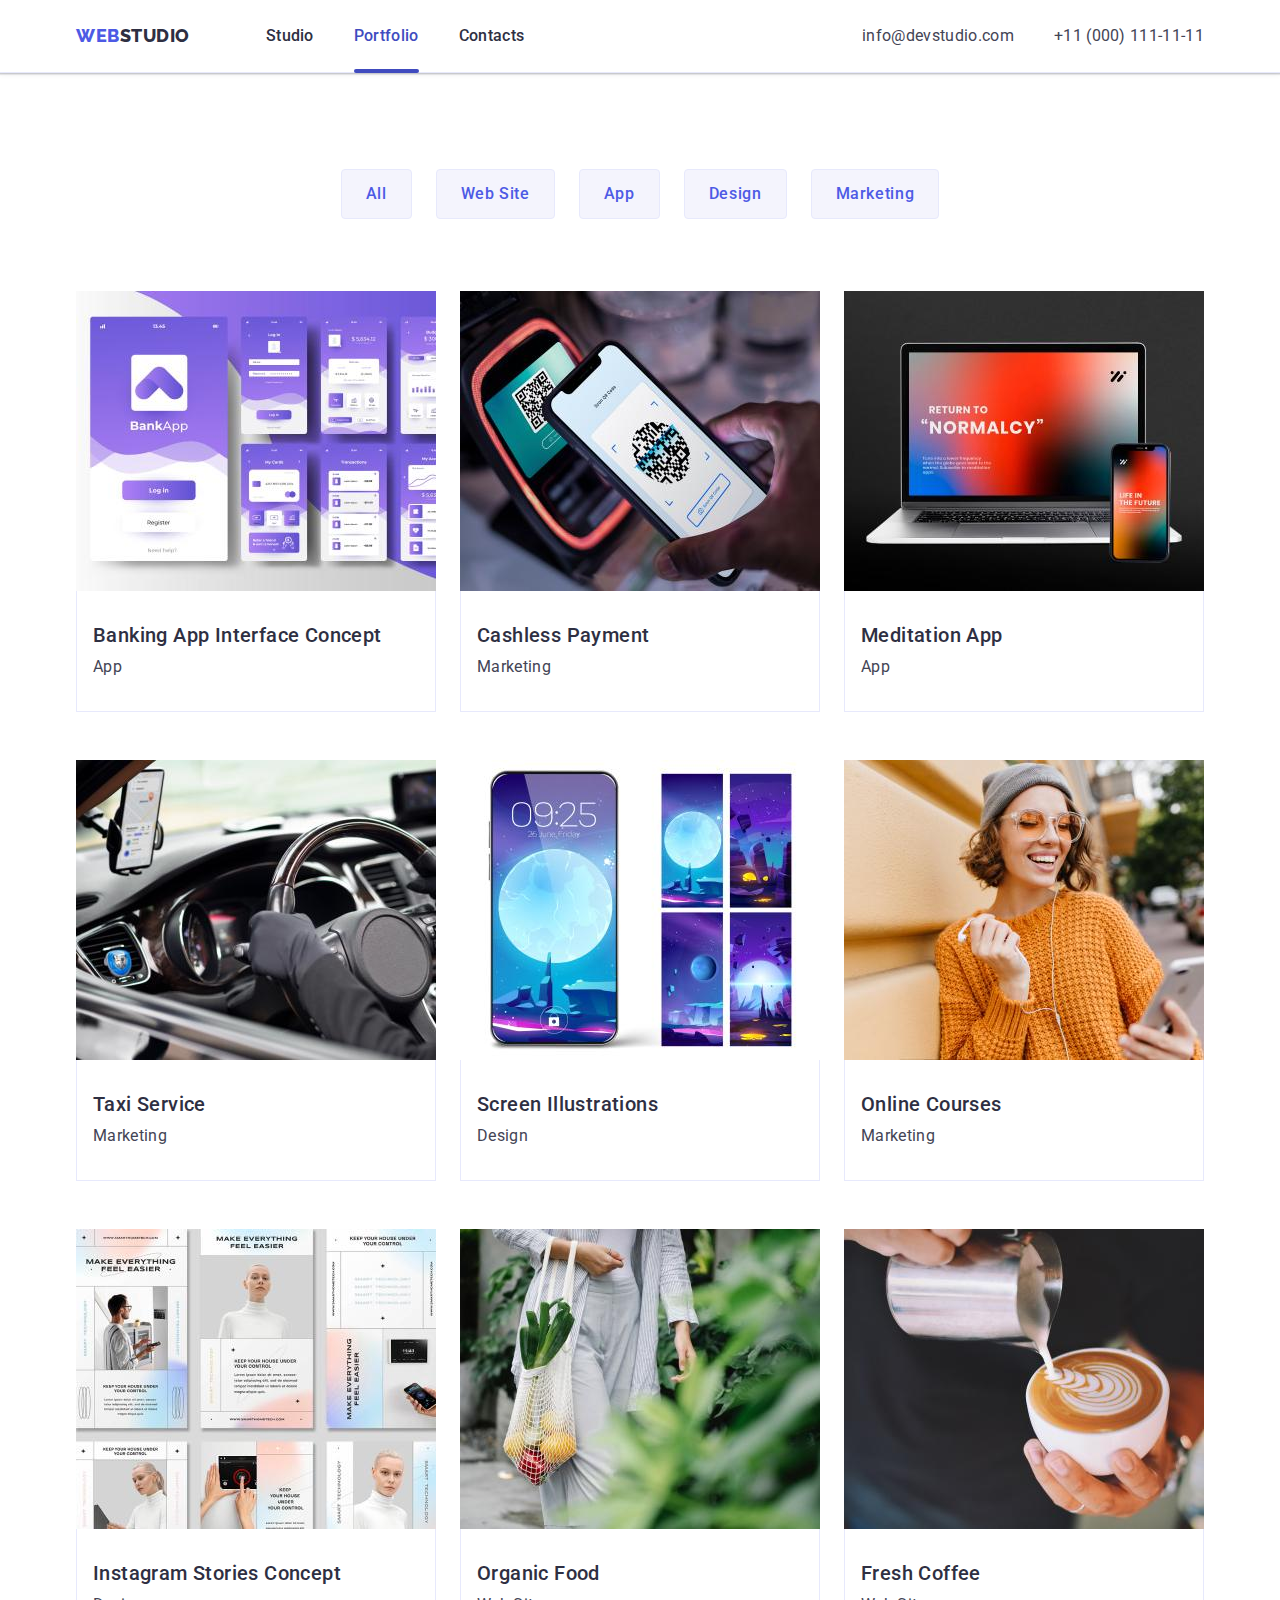
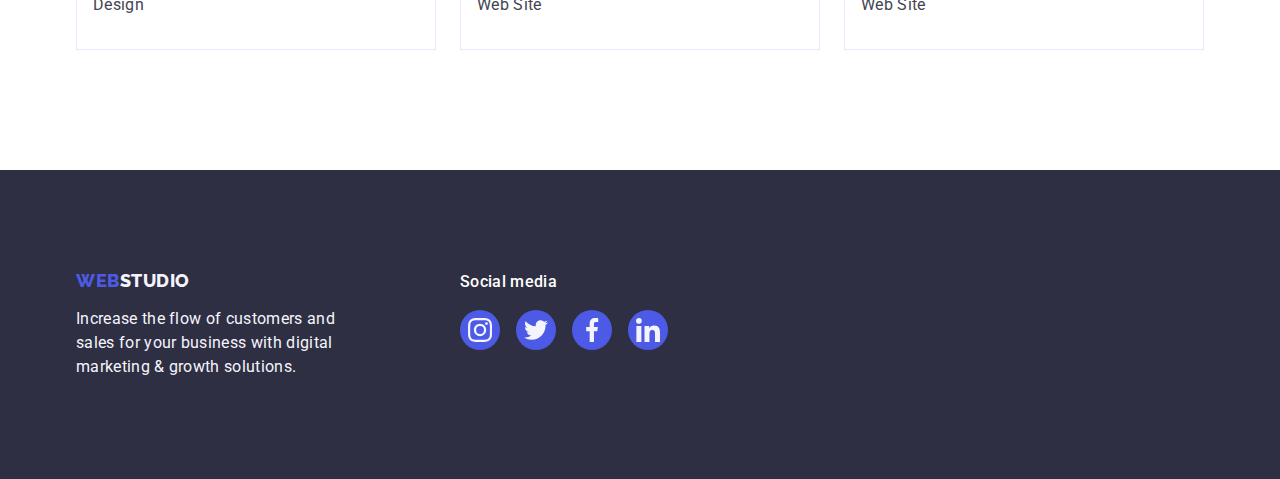
==== portfolio.html @ 899cb297 "summary requered" ====
<!DOCTYPE html>
<html lang="en">
  <head>
    <meta charset="UTF-8" />
    <meta http-equiv="X-UA-Compatible" content="IE=edge" />
    <meta name="viewport" content="width=device-width, initial-scale=1.0" />
    <title>Portfolio</title>
    <link rel="preconnect" href="https://fonts.googleapis.com" />
    <link rel="preconnect" href="https://fonts.gstatic.com" crossorigin />
    <link
      href="https://fonts.googleapis.com/css2?family=Raleway:wght@800&family=Roboto:wght@400;500;700;900&display=swap"
      rel="stylesheet"
    />
    <link
      rel="stylesheet"
      href="https://cdnjs.cloudflare.com/ajax/libs/modern-normalize/1.1.0/modern-normalize.min.css"
    />
    <link rel="stylesheet" href="./css/styles.css" />
  </head>
  <body>
    <header class="page-header header-portfolio">
      <div class="container page-header-container">
        <nav class="nav-header">
          <a class="logo link logo-header" href="./index.html"
            >Web<span class="part-logo">Studio</span></a
          >
          <ul class="menu list">
            <li class="menu-item">
              <a class="menu-link link" href="./index.html">Studio</a>
            </li>
            <li class="menu-item">
              <a class="menu-link link current" href="./portfolio.html">Portfolio</a>
            </li>
            <li class="menu-item">
              <a class="menu-link link" href="">Contacts</a>
            </li>
          </ul>
        </nav>
        <address class="contacts">
          <ul class="contact-information list">
            <li class="contact-information-item">
              <a
                class="contact-information-link link"
                href="mailto:info@devstudio.com"
                >info@devstudio.com</a
              >
            </li>
            <li class="contact-information-item">
              <a class="contact-information-link link" href="tel:+110001111111"
                >+11 (000) 111-11-11</a
              >
            </li>
          </ul>
        </address>
      </div>
    </header>

    <main>
      <section class="projects">
        <div class="container">
          <h1 class="visually-hidden">List of projects</h1>
          <ul class="list projects-list-btn">
            <li class="list-item">
              <button type="button" class="btn-filter">All</button>
            </li>
            <li class="list-item">
              <button type="button" class="btn-filter">Web Site</button>
            </li>
            <li class="list-item">
              <button type="button" class="btn-filter">App</button>
            </li>
            <li class="list-item">
              <button type="button" class="btn-filter">Design</button>
            </li>
            <li class="list-item">
              <button type="button" class="btn-filter">Marketing</button>
            </li>
          </ul>

          <ul class="projects-list list">
            <li class="projects-item">
              <a class="projects-link link" href="">
                <div class="projects-list-img">
                  <img
                  class="projects-img"
                  src="./images/img8.jpg"
                  alt="Internet banking
              application"
                  width="360"
                />
                <p class="overlay">
                  14 Stylish and User-Friendly App Design Concepts · Task Manager App · Calorie Tracker App · Exotic Fruit Ecommerce App · Cloud Storage App
                </p>
                </div>                
                <div class="projects-text">
                  <h2 class="projects-tittle">Banking App Interface Concept</h2>
                  <p class="projects-filter">App</p>
                </div></a
              >
            </li>

            <li class="projects-item">
              <a class="projects-link link" href="">
                <div class="projects-list-img">
                <img
                  class="projects-img"
                  src="./images/img9.jpg"
                  alt="Payment system"
                  width="360"
                />
                <p class="overlay">
                  14 Stylish and User-Friendly App Design Concepts · Task Manager App · Calorie Tracker App · Exotic Fruit Ecommerce App · Cloud Storage App
                </p>
                </div> 
                <div class="projects-text">
                  <h2 class="projects-tittle">Cashless Payment</h2>
                  <p class="projects-filter">Marketing</p>
                </div>
              </a>
            </li>

            <li class="projects-item">
              <a class="projects-link link" href="">
                <div class="projects-list-img">
                <img
                  class="projects-img"
                  src="./images/img10.jpg"
                  alt="Laptop and smartphone
              with meditation app open"
                  width="360"
                />
                <p class="overlay">
                  14 Stylish and User-Friendly App Design Concepts · Task Manager App · Calorie Tracker App · Exotic Fruit Ecommerce App · Cloud Storage App
                </p>
                </div> 
                <div class="projects-text">
                  <h2 class="projects-tittle">Meditation App</h2>
                  <p class="projects-filter">App</p>
                </div>
              </a>
            </li>

            <li class="projects-item">
              <a class="projects-link link" href="">
                <div class="projects-list-img">
                <img
                  class="projects-img"
                  src="./images/img11.jpg"
                  alt="Interior of a car with
              a driver"
                  width="360"
                />
                <p class="overlay">
                  14 Stylish and User-Friendly App Design Concepts · Task Manager App · Calorie Tracker App · Exotic Fruit Ecommerce App · Cloud Storage App
                </p>
                </div> 
                <div class="projects-text">
                  <h2 class="projects-tittle">Taxi Service</h2>
                  <p class="projects-filter">Marketing</p>
                </div>
              </a>
            </li>

            <li class="projects-item">
              <a class="projects-link link" href="">
                <div class="projects-list-img">
                <img
                  class="projects-img"
                  src="./images/img12.jpg"
                  alt="Smartphone with home
              screen wallpaper"
                  width="360"
                />
                <p class="overlay">
                  14 Stylish and User-Friendly App Design Concepts · Task Manager App · Calorie Tracker App · Exotic Fruit Ecommerce App · Cloud Storage App
                </p>
                </div>
                <div class="projects-text">
                  <h2 class="projects-tittle">Screen Illustrations</h2>
                  <p class="projects-filter">Design</p>
                </div>
              </a>
            </li>

            <li class="projects-item">
              <a class="projects-link link" href="">
                <div class="projects-list-img">
                <img
                  class="projects-img"
                  src="./images/img13.jpg"
                  alt="A girl in headphones
              and with a smartphone in her hands"
                  width="360"
                />
                <p class="overlay">
                  14 Stylish and User-Friendly App Design Concepts · Task Manager App · Calorie Tracker App · Exotic Fruit Ecommerce App · Cloud Storage App
                </p>
                </div>
                <div class="projects-text">
                  <h2 class="projects-tittle">Online Courses</h2>
                  <p class="projects-filter">Marketing</p>
                </div>
              </a>
            </li>

            <li class="projects-item">
              <a class="projects-link link" href="">
                <div class="projects-list-img">
                <img
                  class="projects-img"
                  src="./images/img14.jpg"
                  alt="Layouts for Instagram
              stories"
                  width="360"
                />
                <p class="overlay">
                  14 Stylish and User-Friendly App Design Concepts · Task Manager App · Calorie Tracker App · Exotic Fruit Ecommerce App · Cloud Storage App
                </p>
                </div>
                <div class="projects-text">
                  <h2 class="projects-tittle">Instagram Stories Concept</h2>
                  <p class="projects-filter">Design</p>
                </div>
              </a>
            </li>

            <li class="projects-item">
              <a class="projects-link link" href="">
                <div class="projects-list-img">
                <img
                  class="projects-img"
                  src="./images/img15.jpg"
                  alt="The girl is holding a
              net with fruits"
                  width="360"
                />
                <p class="overlay">
                  14 Stylish and User-Friendly App Design Concepts · Task Manager App · Calorie Tracker App · Exotic Fruit Ecommerce App · Cloud Storage App
                </p>
                </div>
                <div class="projects-text">
                  <h2 class="projects-tittle">Organic Food</h2>
                  <p class="projects-filter">Web Site</p>
                </div>
              </a>
            </li>

            <li class="projects-item">
              <a class="projects-link link" href="">
                <div class="projects-list-img">
                <img
                  class="projects-img"
                  src="./images/img16.jpg"
                  alt="A mug of coffee in the
              barista's hand"
                  width="360"
                />
                <p class="overlay">
                  14 Stylish and User-Friendly App Design Concepts · Task Manager App · Calorie Tracker App · Exotic Fruit Ecommerce App · Cloud Storage App
                </p>
                </div>
                <div class="projects-text">
                  <h2 class="projects-tittle">Fresh Coffee</h2>
                  <p class="projects-filter">Web Site</p>
                </div>
              </a>
            </li>
          </ul>
        </div>
      </section>
    </main>
    <footer class="footer">
      <div class="container container-footer-text">
        <div class="footer-text-first">
          <a class="footer-logo link full-logo" href="./index.html"
            >Web<span class="footer-part-logo">Studio</span></a
          >
          <p class="footer-text">
            Increase the flow of customers and sales for your business with
            digital marketing & growth solutions.
          </p>
        </div>
        <div class="social-media">
          <p class="social-media-tiitle">Social media</p>
          <ul class="soc-media-list list">
            <li class="soc-media-item">
              <a href="" class="soc-media-link">
                <svg
                  class="soc-media-icon"
                  aria-label="icon instagram"
                  width="24"
                  height="24"
                >
                  <use href="./images/icons.svg#icon-instagram"></use>
                </svg>
              </a>
            </li>
            <li class="soc-media-item">
              <a href="" class="soc-media-link">
                <svg
                  class="soc-media-icon"
                  aria-label="icon twitter"
                  width="24"
                  height="24"
                >
                  <use href="./images/icons.svg#icon-twitter"></use>
                </svg>
              </a>
            </li>
            <li class="soc-media-item">
              <a href="" class="soc-media-link">
                <svg
                  class="soc-media-icon"
                  aria-label="icon facebook"
                  width="24"
                  height="24"
                >
                  <use href="./images/icons.svg#icon-facebook"></use>
                </svg>
              </a>
            </li>
            <li class="soc-media-item">
              <a href="" class="soc-media-link">
                <svg
                  class="soc-media-icon"
                  aria-label="icon linkedin"
                  width="24"
                  height="24"
                >
                  <use href="./images/icons.svg#icon-linkedin"></use>
                </svg>
              </a>
            </li>
          </ul>
        </div>
      </div>
    </footer>
  </body>
</html>
---- css/styles.css ----
:root {
  --main-font-family: 'Roboto', sans-serif;
  --secondary-font-family: 'Raleway', sans-serif;
  --primary-text-color: #434455;
  --secondary-text-color: #2e2f42;
  --accent-color: #4d5ae5;
  --hover-focus-color: #404bbf;
  --text-color-theme-dark: #f4f4fd;
  --text-color-theme-dark-secondary: #fff;
  --background-color-light: #f4f4fd;
  --background-color-dark: #2e2f42;
  --border-btn: #e7e9fc;
  --color-icon-customers-border: #8e8f99;
  --transition-duraction-and-func: 250ms cubic-bezier(0.4, 0, 0.2, 1);
}

.list {
  list-style: none;
}

.link {
  text-decoration: none;
}

button {
  cursor: pointer;
}

body {
  font-family: var(--main-font-family);
  color: var(--primary-text-color);
  background-color: #ffffff;
}

h1,
h2,
h3,
h4,
p {
  margin-top: 0;
  margin-bottom: 0;
}

ul,
ol {
  margin-top: 0;
  margin-bottom: 0;
  padding-left: 0;
}

img {
  display: block;
}

.container {
  width: 1158px;
  padding: 0 15px;
  margin-left: auto;
  margin-right: auto;
}
.section {
  padding-top: 120px;
  padding-bottom: 120px;
}

/* Header */
.logo,
.part-logo {
  font-family: var(--secondary-font-family);
  color: var(--accent-color);
  font-weight: 800;
  font-size: 18px;
  line-height: 1.17;
  letter-spacing: 0.03em;
  text-transform: uppercase;
}
.part-logo {
  color: var(--secondary-text-color);
}
.logo-header {
  margin-right: 76px;
}

.page-header {
  border-bottom: 1px solid #e7e9fc;
  box-shadow: 0px 2px 1px rgba(46, 47, 66, 0.08),
    0px 1px 1px rgba(46, 47, 66, 0.16), 0px 1px 6px rgba(46, 47, 66, 0.08);
}

.page-header-container {
  display: flex;
  align-items: center;
}
.nav-header {
  display: flex;
  align-items: center;
}
.menu {
  display: flex;
  gap: 40px;
}
.contact-information {
  display: flex;
  gap: 40px;
}
.menu-link {
  position: relative;
  display: block;
  padding-top: 24px;
  padding-bottom: 24px;
  position: relative;

  font-weight: 500;
  font-size: 16px;
  line-height: 1.5;
  letter-spacing: 0.02em;
  color: var(--secondary-text-color);
  transition: color 250ms cubic-bezier(0.4, 0, 0.2, 1);
}
.menu-link:hover,
.menu-link:focus {
  color: var(--hover-focus-color);
}

.current {
  color: #404bbf;
}

.current::after {
  position: absolute;
  display: block;
  content: '';
  background-color: var(--hover-focus-color);
  width: 100%;
  height: 4px;
  border-radius: 2px;
  margin-top: 20px;
  bottom: -1px;
  left: 0;
}

.contacts {
  font-style: normal;
  margin-left: auto;
}
.contact-information-link:hover,
.contact-information-link:focus {
  color: var(--hover-focus-color);
}
.contact-information-link {
  display: block;
  padding-top: 24px;
  padding-bottom: 24px;

  font-size: 16px;
  line-height: 1.5;
  letter-spacing: 0.02em;
  color: var(--primary-text-color);
  transition: color var(--transition-duraction-and-func);
}

/* Hero section */
.hero-title {
  max-width: 496px;
  font-weight: 700;
  font-size: 56px;
  line-height: 1.07;
  text-align: center;
  letter-spacing: 0.02em;
  color: var(--text-color-theme-dark-secondary);
  margin-right: auto;
  margin-left: auto;
}
.hero {
  background-color: var(--background-color-dark);
  background-image: linear-gradient(
      rgba(46, 47, 66, 0.7),
      rgba(46, 47, 66, 0.7)
    ),
    url(../images/bg.jpg);
  background-size: cover;
  background-repeat: no-repeat;
  background-position: center;
  max-width: 1440px;
}
.hero-container {
  padding: 188px 0;
  margin-right: auto;
  margin-left: auto;
}
.btn-order {
  display: block;
  margin-left: auto;
  margin-right: auto;
  margin-top: 48px;
  padding: 15px 30px;
  min-width: 169px;
  border: none;
  border-radius: 4px;
  height: 56px;
  box-shadow: 0px 4px 4px rgba(0, 0, 0, 0.15);

  font-weight: 500;
  font-size: 16px;
  line-height: 1.5;
  letter-spacing: 0.04em;
  color: var(--text-color-theme-dark-secondary);
  background: var(--accent-color);

  transition: background-color var(--transition-duraction-and-func);
}
.btn-order:hover,
.btn-order:focus {
  background-color: var(--hover-focus-color);
}
.visually-hidden {
  position: absolute;
  width: 1px;
  height: 1px;
  margin: -1px;
  border: 0;
  padding: 0;

  white-space: nowrap;
  clip-path: inset(100%);
  clip: rect(0 0 0 0);
  overflow: hidden;
}

/* Feautures section */
.feautures-list {
  display: flex;
  gap: 24px;
}
.feautures-item {
  flex-basis: calc((100% - 72px) / 4);
}
.feautures-icon-container {
  background-color: var(--background-color-light);
  justify-content: center;
  align-items: center;
  height: 112px;
  display: flex;
  margin-bottom: 8px;
  border-radius: 4px;
}
.feautures-icon {
  justify-content: center;
}
.feautures-tittle {
  margin-bottom: 8px;

  font-weight: 500;
  font-size: 20px;
  line-height: 1.2;
  letter-spacing: 0.02em;
  color: var(--secondary-text-color);
}
.feautures-text {
  font-size: 16px;
  line-height: 1.5;
  letter-spacing: 0.02em;
}
/* Activity */
.activity {
  padding-bottom: 120px;
}

.activity-tittle,
.team-tittle,
.customers-tittle {
  font-weight: 700;
  font-size: 36px;
  line-height: 1.11;
  text-align: center;
  letter-spacing: 0.02em;
  text-transform: capitalize;
  color: var(--secondary-text-color);
  margin-bottom: 72px;
}
.activity-list {
  display: flex;
  gap: 24px;
}
/* Our Team */

.team-member {
  font-weight: 500;
  font-size: 20px;
  line-height: 1.2;
  letter-spacing: 0.02em;
  color: var(--secondary-text-color);

  margin-bottom: 8px;
}
.team-member-position {
  font-size: 16px;
  line-height: 1.5;
  letter-spacing: 0.02em;
  margin-bottom: 8px;
}
.team {
  background-color: var(--background-color-light);
}
.team-item {
  border-radius: 0px 0px 4px 4px;
  box-shadow: 0px 1px 6px rgba(46, 47, 66, 0.08),
    0px 1px 1px rgba(46, 47, 66, 0.16), 0px 2px 1px rgba(46, 47, 66, 0.08);
  background-color: #ffffff;
}

.team-list {
  display: flex;
  gap: 24px;
}
.team-text {
  padding: 32px 0;
  text-align: center;
}
.social-list {
  display: flex;
  justify-content: center;
  gap: 24px;
}
.social-link {
  display: flex;
  justify-content: center;
  align-items: center;
  width: 40px;
  height: 40px;
  border-radius: 50%;
  background-color: var(--accent-color);
  transition: background-color 250ms cubic-bezier(0.4, 0, 0.2, 1);
}
.social-link:hover,
.social-link:focus {
  background-color: var(--hover-focus-color);
}
.social-icon {
  fill: var(--text-color-theme-dark);
}
/* Customers */
.customers-tittle {
  line-height: 1.1;
}
.customers-list {
  display: flex;
  justify-content: center;
  align-items: center;
  gap: 24px;
  
}
.customers-link {
  display: flex;
  justify-content: center;
  align-items: center;
  width: 168px;
  height: 88px;
  border: 1px solid #8e8f99;
  border-radius: 4px;
  color: var(--color-icon-customers-border);
  transition: border-color 250ms cubic-bezier(0.4, 0, 0.2, 1), color 250ms cubic-bezier(0.4, 0, 0.2, 1);
}

.customers-icon {
  fill: currentColor;
}

.customers-link:hover,
.customers-link:focus {
  border-color: var(--hover-focus-color);
  color: var(--hover-focus-color);
}

/* Footer */
.footer {
  background-color: var(--background-color-dark);
  padding-top: 100px;
  padding-bottom: 100px;
}

.footer-text {
  width: 264px;
  min-height: 72px;

  font-size: 16px;
  line-height: 1.5;
  letter-spacing: 0.02em;
  color: var(--text-color-theme-dark);
}
.footer-logo,
.footer-part-logo {
  font-family: var(--secondary-font-family);
  color: var(--accent-color);
  font-weight: 800;
  font-size: 18px;
  line-height: 1.17;
  letter-spacing: 0.03em;
  text-transform: uppercase;
}
.footer-part-logo {
  color: var(--text-color-theme-dark);
}
.full-logo {
  display: inline-block;
  margin-bottom: 16px;
}
/* Social media*/

.soc-media-list {
  display: flex;
  justify-content: center;
  gap: 16px;
}
.soc-media-link {
  display: flex;
  justify-content: center;
  align-items: center;
  width: 40px;
  height: 40px;
  border-radius: 50%;
  background-color: var(--accent-color);
  transition: background-color 250ms cubic-bezier(0.4, 0, 0.2, 1);
}
.soc-media-link:hover,
.soc-media-link:focus {
  background-color: #31d0aa;
}
.container-footer-text {
  display: flex;
  align-items: baseline;
}
.footer-text-first {
  margin-right: 120px;
}
.social-media-tiitle {
    margin-bottom: 16px;

  font-weight: 500;
  font-size: 16px;
  line-height: 1.5;
  letter-spacing: 0.02em;
  color: var(--text-color-theme-dark-secondary);
}
.soc-media-icon {
  fill: var(--text-color-theme-dark);
}

.backdrop {
  position: fixed;
  top: 0;
  left: 0;
  width: 100%;
  height: 100%;
  background-color: rgba(46, 47, 66, 0.4);
  opacity: 1;
  visibility: visible;
  pointer-events: auto;
  transition: opacity var(--transition-duraction-and-func),
  visibility var(--transition-duraction-and-func);
}

.modal {
  position: absolute;
  top: 50%;
  left: 50%;
  transform: translate(-50%, -50%);
  min-width: 408px;
  min-height: 584px;
  background: #FCFCFC;
  box-shadow: 0px 1px 1px rgba(0, 0, 0, 0.14), 0px 1px 3px rgba(0, 0, 0, 0.12), 0px 2px 1px rgba(0, 0, 0, 0.2);
  border-radius: 4px;
  transition: transform 250ms cubic-bezier(0.4, 0, 0.2, 1);
}

.modal-close-btn {
  position: absolute;
  top: 24px;
  right: 24px;
  display: flex;
  align-items: center;
  justify-content: center;
  background-color: #E7E9FC;
  border: 1px solid rgba(0, 0, 0, 0.1);
  width: 24px;
  height: 24px;
  padding: 0;
  border-radius: 50%;
  transition: background-color var(--transition-duraction-and-func), border var(--transition-duraction-and-func);
  border: 1px solid rgba(0, 0, 0, 0.1);
}

.modal-close-btn:hover,
.modal-close-btn:focus {
  background-color: var(--hover-focus-color);
  border: none;
}
.modal-close-btn:hover .modal-close-icon,
.modal-close-btn:focus .modal-close-icon {
  fill: #ffffff;
}

.is-hidden {
  opacity: 0;
  visibility: hidden;
  pointer-events: none;
}

.modal-close-icon {
  transition: fill 250ms cubic-bezier(0.4, 0, 0.2, 1);
}

/* Portfolio */

.btn-filter {
  border-radius: 4px;
  padding: 12px 24px;
  border: 1px solid var(--border-btn);

  font-weight: 500;
  font-size: 16px;
  line-height: 1.5;
  text-align: center;
  letter-spacing: 0.04em;
  color: var(--accent-color);
  background-color: var(--background-color-light);
  transition: color 250ms cubic-bezier(0.4, 0, 0.2, 1),
    background-color 250ms cubic-bezier(0.4, 0, 0.2, 1),
    border-color 250ms cubic-bezier(0.4, 0, 0.2, 1),
    box-shadow 250ms cubic-bezier(0.4, 0, 0.2, 1);
}
.btn-filter:hover,
.btn-filter:focus {
  border: 1px solid transparent;
  box-shadow: 0px 3px 1px rgba(0, 0, 0, 0.1), 0px 2px 1px rgba(0, 0, 0, 0.08),
    0px 2px 2px rgba(0, 0, 0, 0.12);
  background-color: var(--hover-focus-color);
  color: var(--text-color-theme-dark-secondary);
}
.btn-filter:active {
  background-color: var(--hover-focus-color);
  color: var(--text-color-theme-dark-secondary);
}

/* Projects */
.projects {
  padding: 96px 0 120px;
}

.projects-list-btn {
  display: flex;
  gap: 24px;
  justify-content: center;
  margin-bottom: 72px;
}
.projects-list {
  display: flex;
  flex-wrap: wrap;
  column-gap: 24px;
  row-gap: 48px;
}
.projects-tittle {
  font-weight: 500;
  font-size: 20px;
  line-height: 1.2;
  letter-spacing: 0.02em;
  color: var(--secondary-text-color);

  margin-bottom: 8px;
}
.projects-filter {
  font-size: 16px;
  line-height: 1.5;
  letter-spacing: 0.02em;
  color: var(--primary-text-color);
}
.projects-item {
  width: calc((100% - 48px) / 3);
  background-color: #ffffff;
}
.projects-text {
  padding: 32px 16px;
  border: 1px solid #e7e9fc;
  border-top: none;
}
.projects-link {
  display: block;
  transition: box-shadow 250ms cubic-bezier(0.4, 0, 0.2, 1);
}
.projects-link:hover,
.projects-link:focus {
  box-shadow: 0px 1px 6px rgba(46, 47, 66, 0.08),
    0px 1px 1px rgba(46, 47, 66, 0.16), 0px 2px 1px rgba(46, 47, 66, 0.08);
}

.projects-list-img {
  position: relative;
  overflow: hidden;
}

.overlay {
  position: absolute;
  top: 0;
  left: 0;
  width: 100%;
  height: 100%;
  padding: 40px 32px;
  background-color: #4d5ae5;
  color: var(--text-color-theme-dark);
  overflow: auto;
  transform: translateY(100%);

  transition: transform var(--transition-duraction-and-func);

  line-height: 1.5;
  letter-spacing: 0.02em;
}

.projects-link:hover .overlay,
.projects-link:focus .overlay {
  transform: translateY(0%);
}
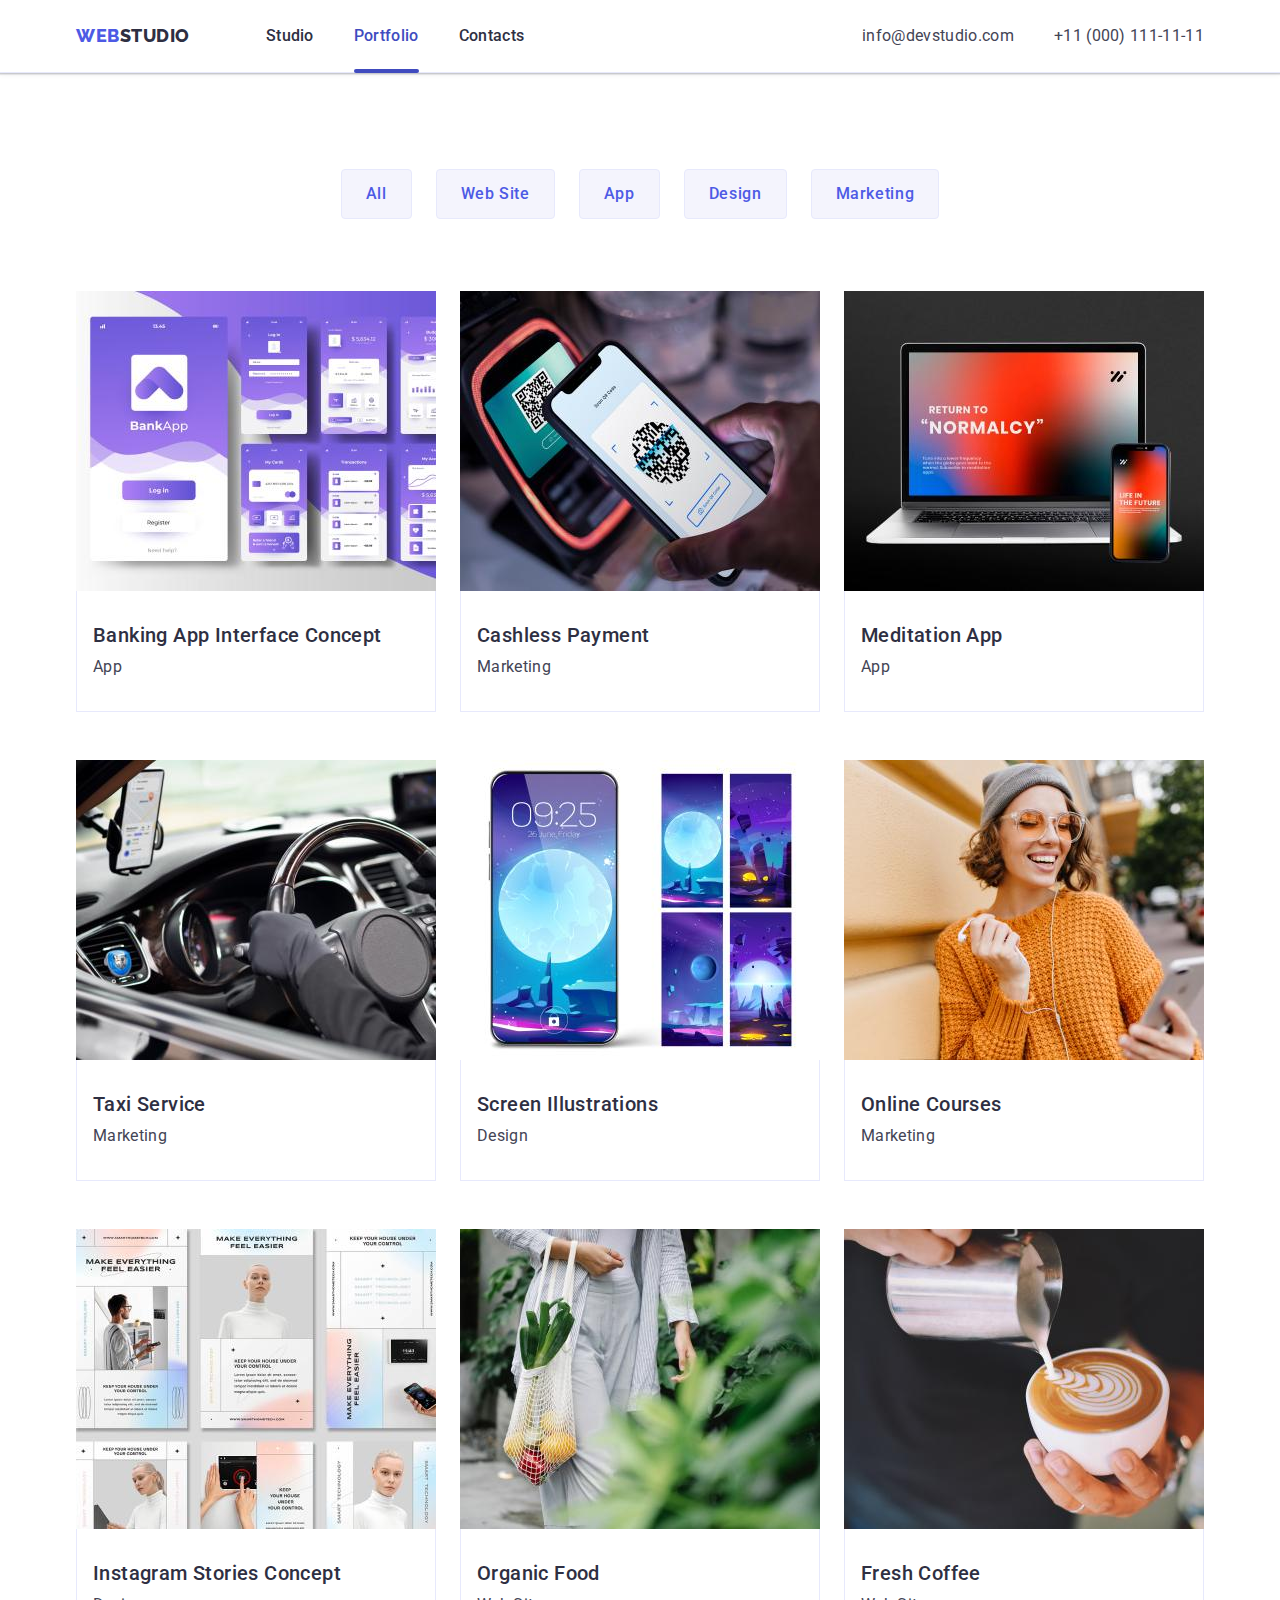
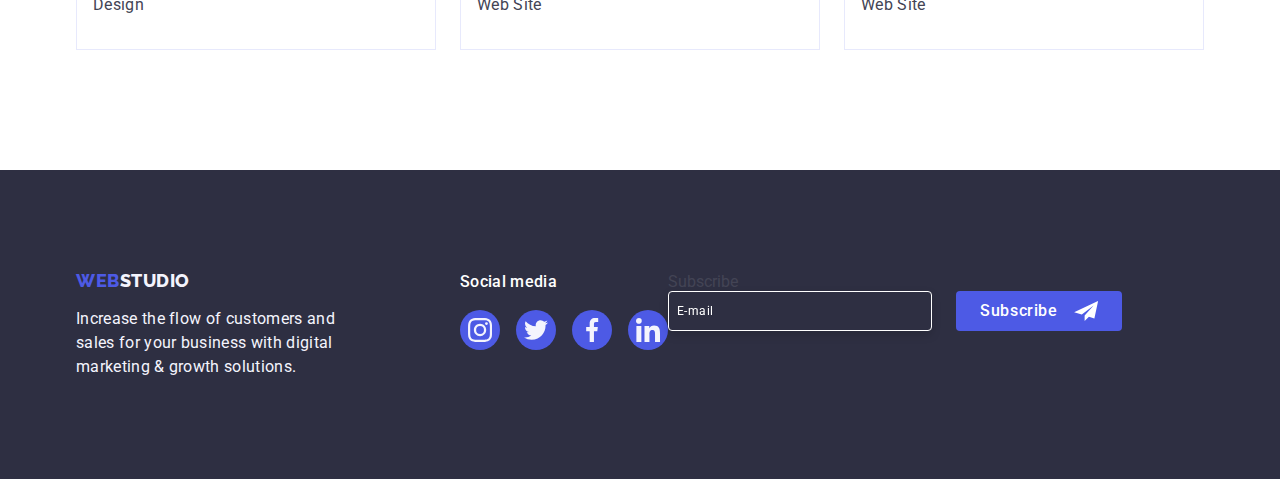
==== commit 82721d3a: "summary requered" ====
--- a/portfolio.html
+++ b/portfolio.html
@@ -333,6 +333,27 @@
             </li>
           </ul>
         </div>
+        <div class="subscribe-wrapper">
+          <p class="subscribe-tiitle">Subscribe</p>
+          <div class="subscribe-form-container">
+            <label class="subscribe-form">
+              <input
+                class="subscribe-form-input"
+                type="email"
+                name="email"
+                required
+                placeholder="E-mail"
+              />
+            </label>
+            <button type="submit" class="subscribe-form-submit">
+              Subscribe
+              <svg class="subscribe-form-icon" width="24" height="20">
+                <use href="./images/icons.svg#icon-send"></use>
+              </svg>
+            </button>
+          </div>
+        </div>
+      </div>
       </div>
     </footer>
   </body>
--- a/css/styles.css
+++ b/css/styles.css
@@ -446,6 +446,57 @@
   fill: var(--text-color-theme-dark);
 }
 
+.subscribe-title {
+  margin-bottom: 16px;
+
+  font-weight: 500;
+  font-size: 16px;
+  line-height: 1.5;
+  letter-spacing: 0.02em;
+  color: var(--text-color-theme-dark-secondary);
+}
+.subscribe-form-input {
+  border: 1px solid #ffffff;
+  filter: drop-shadow(0px 4px 4px rgba(0, 0, 0, 0.15));
+  border-radius: 4px;
+  background-color: var(--background-color-dark);
+  width: 264px;
+  height: 40px;
+  font-size: 12px;
+  line-height: 2;
+  letter-spacing: 0.04em;
+  color: #ffffff;
+  padding: 16px 8px;
+}
+.subscribe-form-input::placeholder {
+  color: #fff;
+}
+.subscribe-form-submit {
+  display: flex;
+  justify-content: center;
+  align-items: center;
+  text-align: center;
+  padding: 8px 24px;
+  gap: 16px;
+  background-color: var(--accent-color);
+  border-radius: 4px;
+  border: none;
+  height: 40px;
+  color: #fff;
+  font-weight: 500;
+  font-size: 16px;
+  line-height: 1.5;
+  letter-spacing: 0.04em;
+}
+.subscribe-form-icon {
+  fill: #fff;
+}
+.subscribe-form-container {
+  display: flex;
+  align-items: center;
+  gap: 24px;
+}
+
 .backdrop {
   position: fixed;
   top: 0;
@@ -510,6 +561,139 @@
   transition: fill 250ms cubic-bezier(0.4, 0, 0.2, 1);
 }
 
+.contact-form-tittle {
+  font-weight: 500;
+  font-size: 16px;
+  line-height: 1.5;
+  text-align: center;
+  letter-spacing: 0.02em;
+  color: var(--secondary-text-color);
+  margin-bottom: 16px;
+}
+.contact-form-wrapper,
+.contact-form-textarea-wrapper {
+  display: block;
+}
+.contact-form-input {
+  width: 100%;
+  height: 40px;
+  border: 1px solid rgba(46, 47, 66, 0.4);
+  border-radius: 4px;
+  padding-left: 38px;
+  transition: border-color 250ms cubic-bezier(0.4, 0, 0.2, 1);
+}
+.contact-form-input:focus,
+.contact-form-textarea:focus {
+  outline: none;
+  border-color: var(--accent-color);
+}
+.contact-form-wrapper {
+  margin-bottom: 8px;
+}
+.contact-form-descr {
+  display: block;
+  font-size: 12px;
+  line-height: 1.17;
+  letter-spacing: 0.01em;
+  color: var(--color-icon-customers-border);
+  margin-bottom: 4px;
+}
+.descr-name {
+  letter-spacing: 0.04em;
+}
+.contact-form-icon {
+  position: absolute;
+  top: 50%;
+  left: 19px;
+  transform: translateY(-50%);
+  fill: var(--background-color-dark);
+  transition: fill 250ms cubic-bezier(0.4, 0, 0.2, 1);
+}
+.contact-form-input:focus + .contact-form-icon {
+  fill: var(--accent-color);
+}
+.contact-form-input-wrapper {
+  display: block;
+  position: relative;
+}
+.contact-form-textarea {
+  width: 100%;
+  height: 120px;
+  border: 1px solid rgba(46, 47, 66, 0.4);
+  border-radius: 4px;
+  resize: none;
+  padding: 8px 16px;
+  font-size: 12px;
+  line-height: 1.17;
+  letter-spacing: 0.04em;
+  color: rgba(46, 47, 66, 0.4);
+  transition: border-color 250ms cubic-bezier(0.4, 0, 0.2, 1);
+  margin-bottom: 16px;
+}
+.contact-form-own-chekbox {
+  width: 16px;
+  height: 16px;
+  border: 1px solid rgba(46, 47, 66, 0.4);
+  border-radius: 2px;
+  padding: 2px;
+  cursor: pointer;
+  margin-right: 6px;
+}
+
+.contact-form-submit {
+  display: flex;
+  align-items: center;
+  justify-content: center;
+  padding: 16px 32px;
+  width: 169px;
+  height: 56px;
+  color: #ffffff;
+  font-weight: 500;
+  font-size: 16px;
+  line-height: 1.5;
+  letter-spacing: 0.04em;
+  background: var(--accent-color);
+  box-shadow: 0px 4px 4px rgba(0, 0, 0, 0.15);
+  border-radius: 4px;
+  border: none;
+  margin-left: auto;
+  margin-right: auto;
+}
+.contact-form-icon-done {
+  opacity: 0;
+}
+.contact-form-chekbox:checked
+  + .contact-form-own-chekbox
+  > .contact-form-icon-done {
+  opacity: 1;
+}
+.contact-form-chekbox {
+  appearance: none;
+  position: absolute;
+}
+.contact-form-chekbox:focus + .contact-form-own-chekbox {
+  border: 1px solid #404bbf;
+}
+.contact-form-chekbox:checked + .contact-form-own-chekbox {
+  background-color: var(--hover-focus-color);
+  fill: var(--background-color-light);
+}
+.contact-form-chekbox-wrapper {
+  display: flex;
+  align-items: center;
+  font-size: 12px;
+  line-height: 1.17;
+  letter-spacing: 0.04em;
+  color: #8e8f99;
+  margin-bottom: 24px;
+}
+.contact-form-link {
+  margin-left: 3px;
+  cursor: pointer;
+  color: var(--accent-color);
+  text-decoration: underline;
+}
+
 /* Portfolio */
 
 .btn-filter {
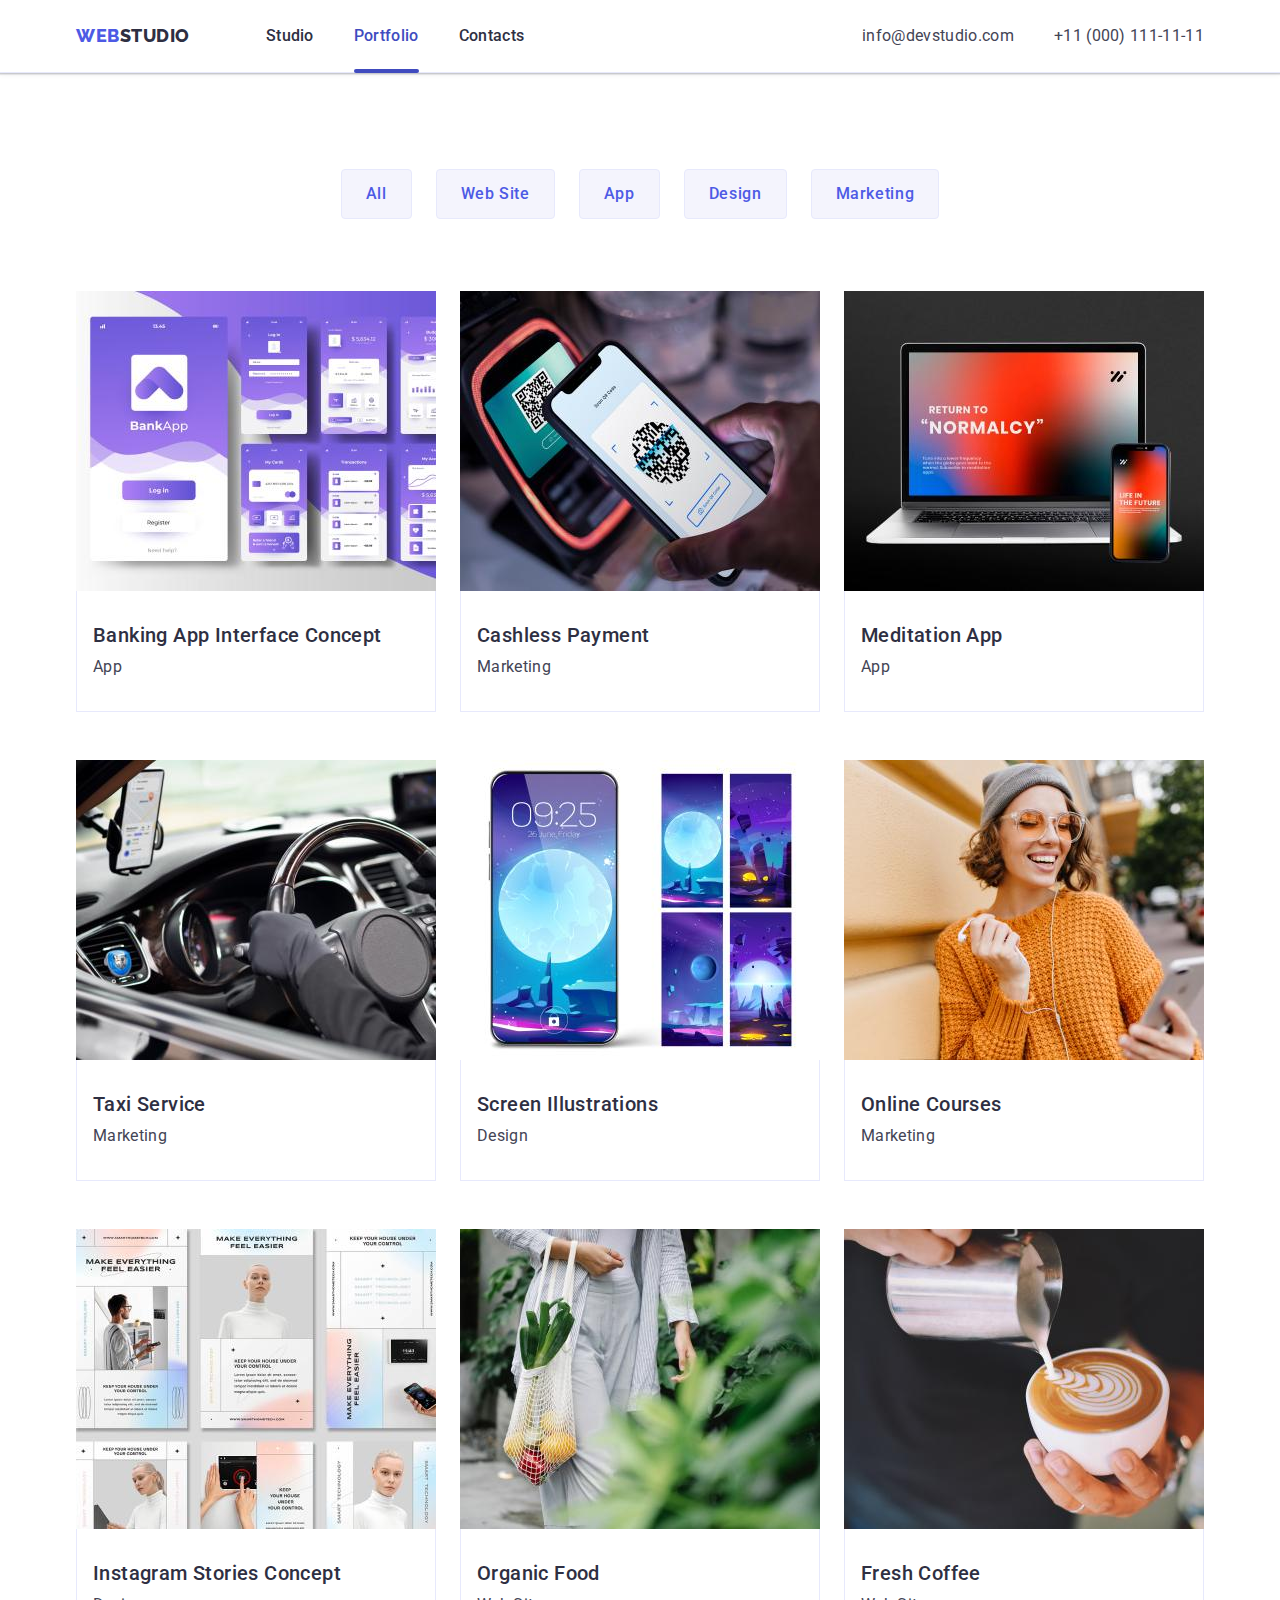
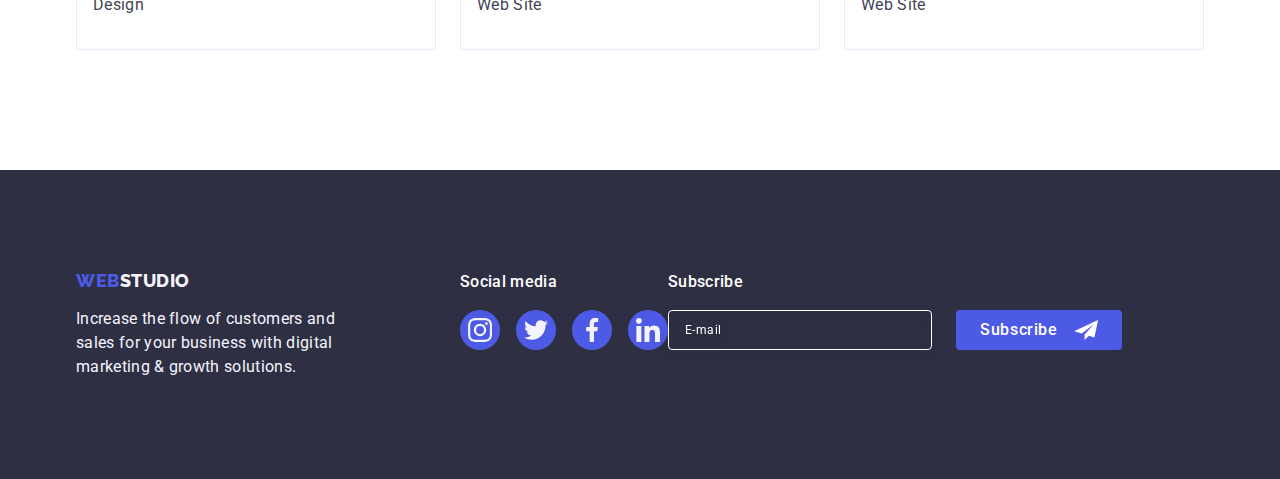
==== commit a3a90fe5: "summary requered" ====
--- a/portfolio.html
+++ b/portfolio.html
@@ -334,7 +334,7 @@
           </ul>
         </div>
         <div class="subscribe-wrapper">
-          <p class="subscribe-tiitle">Subscribe</p>
+          <p class="subscribe-title">Subscribe</p>
           <div class="subscribe-form-container">
             <label class="subscribe-form">
               <input
--- a/css/styles.css
+++ b/css/styles.css
@@ -455,18 +455,19 @@
   letter-spacing: 0.02em;
   color: var(--text-color-theme-dark-secondary);
 }
+
 .subscribe-form-input {
   border: 1px solid #ffffff;
   filter: drop-shadow(0px 4px 4px rgba(0, 0, 0, 0.15));
   border-radius: 4px;
-  background-color: var(--background-color-dark);
+  background-color: transparent;
   width: 264px;
   height: 40px;
   font-size: 12px;
-  line-height: 2;
+  line-height: 1.5;
   letter-spacing: 0.04em;
   color: #ffffff;
-  padding: 16px 8px;
+  padding-left: 16px;
 }
 .subscribe-form-input::placeholder {
   color: #fff;
@@ -477,24 +478,28 @@
   align-items: center;
   text-align: center;
   padding: 8px 24px;
-  gap: 16px;
   background-color: var(--accent-color);
   border-radius: 4px;
   border: none;
   height: 40px;
+  min-width: 165px;
   color: #fff;
   font-weight: 500;
   font-size: 16px;
   line-height: 1.5;
   letter-spacing: 0.04em;
+  cursor: pointer;
 }
 .subscribe-form-icon {
   fill: #fff;
+  margin-left: 16px;
 }
 .subscribe-form-container {
   display: flex;
   align-items: center;
-  gap: 24px;
+}
+.subscribe-form {
+  margin-right: 24px;
 }
 
 .backdrop {
@@ -518,6 +523,7 @@
   transform: translate(-50%, -50%);
   min-width: 408px;
   min-height: 584px;
+  padding: 72px 24px 24px 24px;
   background: #FCFCFC;
   box-shadow: 0px 1px 1px rgba(0, 0, 0, 0.14), 0px 1px 3px rgba(0, 0, 0, 0.12), 0px 2px 1px rgba(0, 0, 0, 0.2);
   border-radius: 4px;
@@ -561,7 +567,7 @@
   transition: fill 250ms cubic-bezier(0.4, 0, 0.2, 1);
 }
 
-.contact-form-tittle {
+.contact-form-title {
   font-weight: 500;
   font-size: 16px;
   line-height: 1.5;
@@ -581,45 +587,47 @@
   border-radius: 4px;
   padding-left: 38px;
   transition: border-color 250ms cubic-bezier(0.4, 0, 0.2, 1);
-}
+  background-color: transparent;
+  outline: transparent;
+}
+
 .contact-form-input:focus,
 .contact-form-textarea:focus {
-  outline: none;
   border-color: var(--accent-color);
 }
-.contact-form-wrapper {
+
+.modal-contact-form-wrapper {
   margin-bottom: 8px;
 }
+
 .contact-form-descr {
   display: block;
   font-size: 12px;
   line-height: 1.17;
-  letter-spacing: 0.01em;
+  letter-spacing: 0.04em;
   color: var(--color-icon-customers-border);
   margin-bottom: 4px;
 }
-.descr-name {
-  letter-spacing: 0.04em;
-}
+
 .contact-form-icon {
   position: absolute;
   top: 50%;
-  left: 19px;
+  left: 16px;
   transform: translateY(-50%);
   fill: var(--background-color-dark);
   transition: fill 250ms cubic-bezier(0.4, 0, 0.2, 1);
 }
+.contact-form-input-wrapper {
+  position: relative;
+}
 .contact-form-input:focus + .contact-form-icon {
   fill: var(--accent-color);
 }
-.contact-form-input-wrapper {
-  display: block;
-  position: relative;
-}
 .contact-form-textarea {
+  display: block;
   width: 100%;
   height: 120px;
-  border: 1px solid rgba(46, 47, 66, 0.4);
+  border: 1px solid rgba(46, 47, 66, 0.2);
   border-radius: 4px;
   resize: none;
   padding: 8px 16px;
@@ -627,71 +635,64 @@
   line-height: 1.17;
   letter-spacing: 0.04em;
   color: rgba(46, 47, 66, 0.4);
+  background-color: transparent;
+  outline: transparent;
   transition: border-color 250ms cubic-bezier(0.4, 0, 0.2, 1);
-  margin-bottom: 16px;
 }
 .contact-form-own-chekbox {
+  display: inline-flex;
+  align-items: center;
+  justify-content: center;
   width: 16px;
   height: 16px;
   border: 1px solid rgba(46, 47, 66, 0.4);
   border-radius: 2px;
-  padding: 2px;
-  cursor: pointer;
   margin-right: 6px;
+  fill: transparent;
 }
 
 .contact-form-submit {
-  display: flex;
-  align-items: center;
-  justify-content: center;
+  display: block;
   padding: 16px 32px;
-  width: 169px;
+  min-width: 169px;
   height: 56px;
   color: #ffffff;
   font-weight: 500;
   font-size: 16px;
   line-height: 1.5;
   letter-spacing: 0.04em;
-  background: var(--accent-color);
+  background-color: var(--accent-color);
   box-shadow: 0px 4px 4px rgba(0, 0, 0, 0.15);
   border-radius: 4px;
   border: none;
   margin-left: auto;
   margin-right: auto;
-}
-.contact-form-icon-done {
-  opacity: 0;
-}
-.contact-form-chekbox:checked
-  + .contact-form-own-chekbox
-  > .contact-form-icon-done {
-  opacity: 1;
-}
-.contact-form-chekbox {
-  appearance: none;
-  position: absolute;
-}
-.contact-form-chekbox:focus + .contact-form-own-chekbox {
+  cursor: pointer;
+  transition: background-color 250ms cubic-bezier(0.4, 0, 0.2, 1);
+}
+
+.contact-form-chekbox:focus + .chekbox-label > .contact-form-own-chekbox {
   border: 1px solid #404bbf;
 }
-.contact-form-chekbox:checked + .contact-form-own-chekbox {
+
+.contact-form-chekbox:checked + .chekbox-label > .contact-form-own-chekbox {
   background-color: var(--hover-focus-color);
-  fill: var(--background-color-light);
-}
-.contact-form-chekbox-wrapper {
-  display: flex;
-  align-items: center;
+  border: none;
+  fill: var(--text-color-theme-dark-secondary);
+  border-color: var(--hover-focus-color);
+}
+.chekbox-label {
   font-size: 12px;
   line-height: 1.17;
   letter-spacing: 0.04em;
   color: #8e8f99;
+}
+.contact-form-chekbox-wrapper {
   margin-bottom: 24px;
 }
 .contact-form-link {
   margin-left: 3px;
-  cursor: pointer;
   color: var(--accent-color);
-  text-decoration: underline;
 }
 
 /* Portfolio */
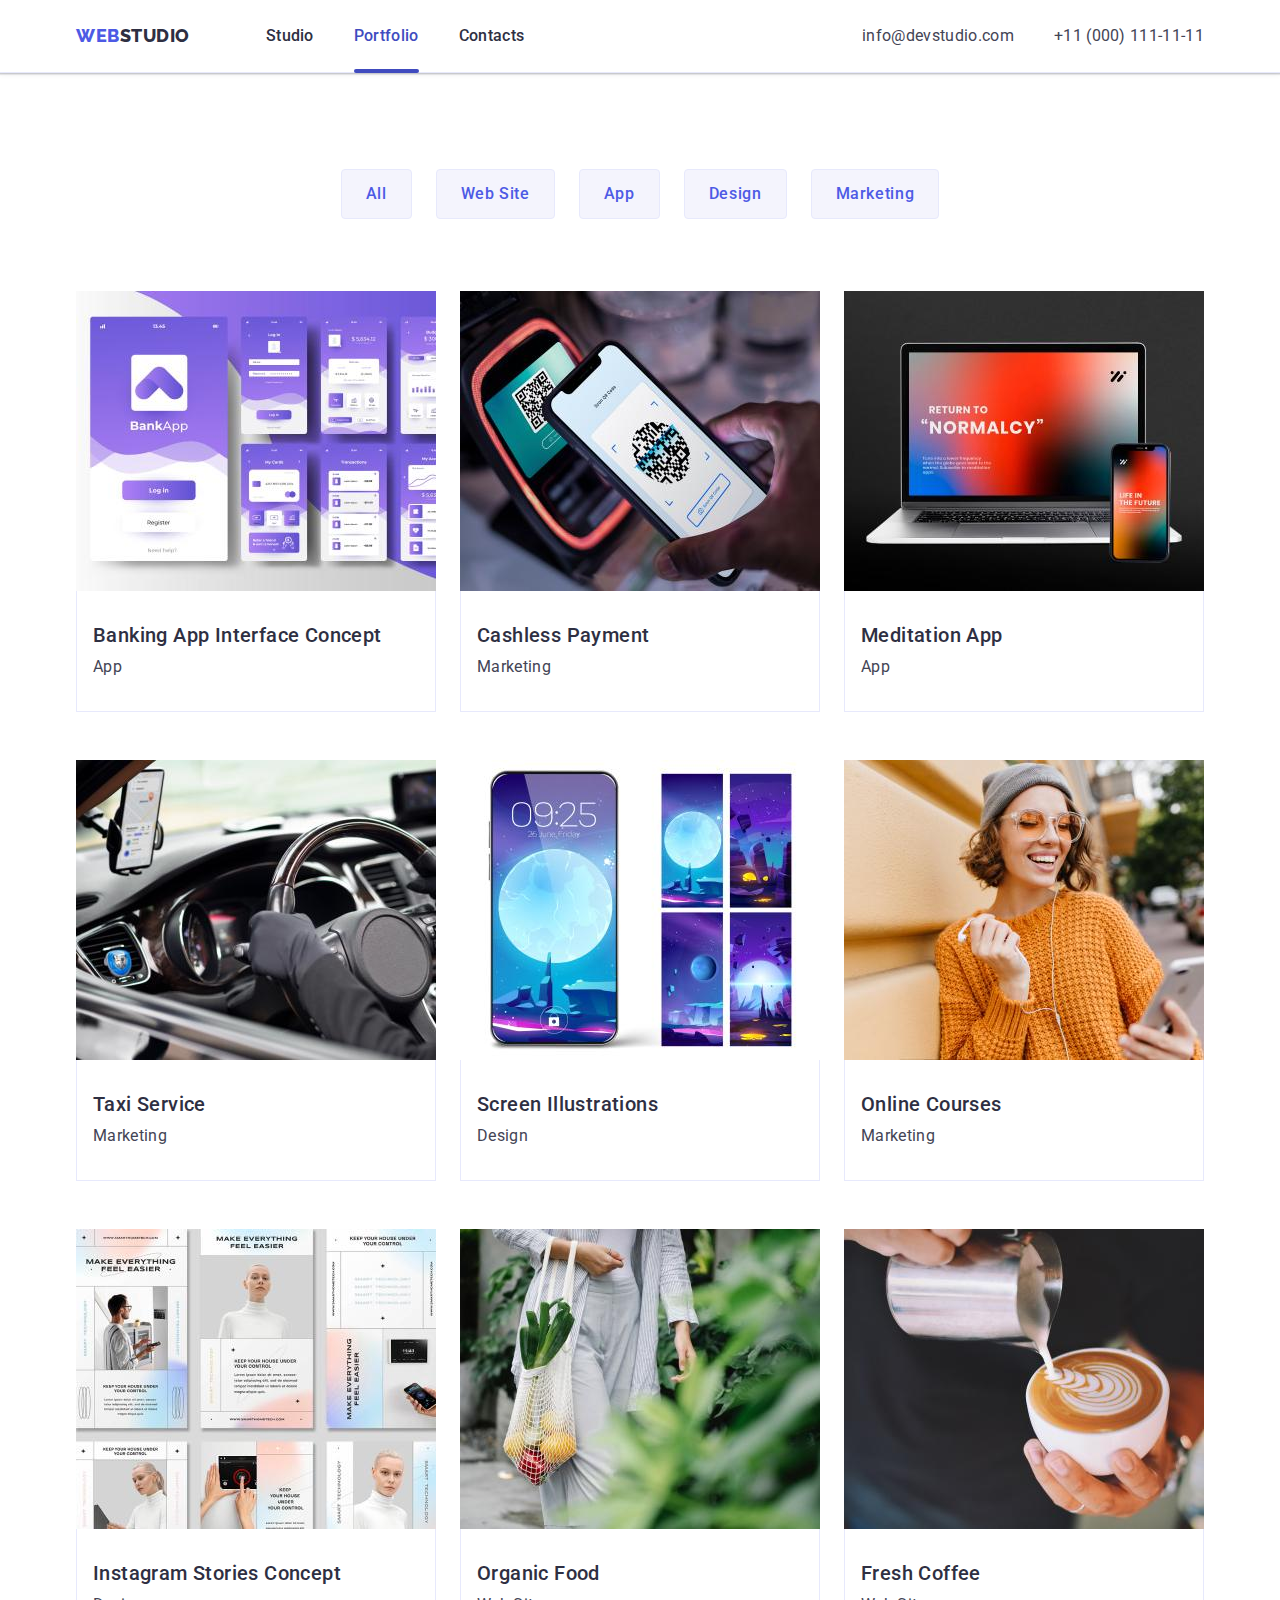
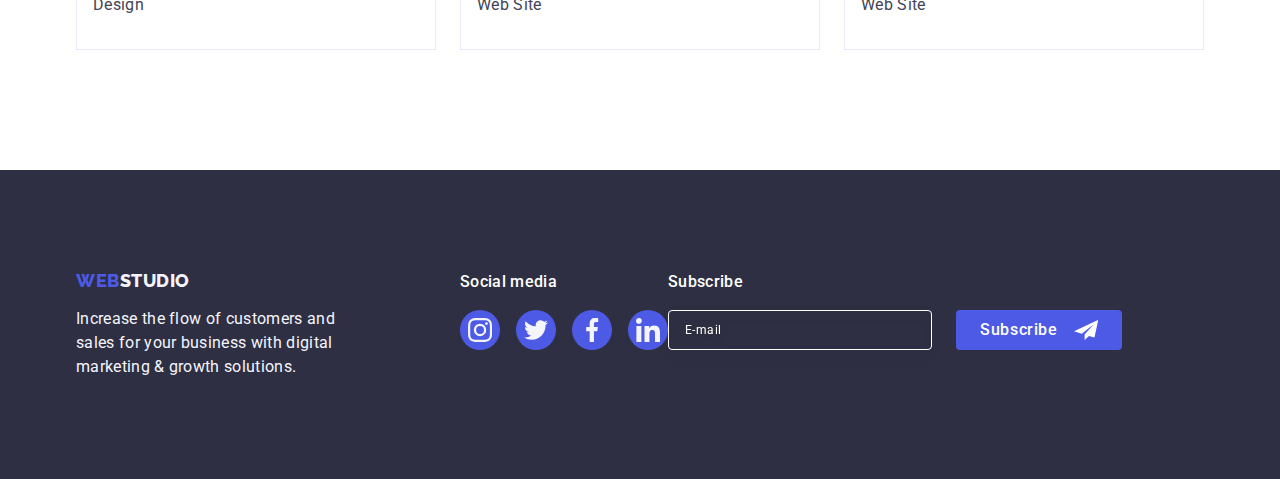
==== commit 3b939df8: "summary requered" ====
--- a/portfolio.html
+++ b/portfolio.html
@@ -347,14 +347,12 @@
             </label>
             <button type="submit" class="subscribe-form-submit">
               Subscribe
-              <svg class="subscribe-form-icon" width="24" height="20">
+              <svg class="subscribe-form-icon" width="24" height="24">
                 <use href="./images/icons.svg#icon-send"></use>
               </svg>
             </button>
           </div>
         </div>
-      </div>
-      </div>
     </footer>
   </body>
 </html>--- a/css/styles.css
+++ b/css/styles.css
@@ -497,9 +497,10 @@
 .subscribe-form-container {
   display: flex;
   align-items: center;
+  margin-right: 24px;  
 }
 .subscribe-form {
-  margin-right: 24px;
+  margin-right: 24px;  
 }
 
 .backdrop {
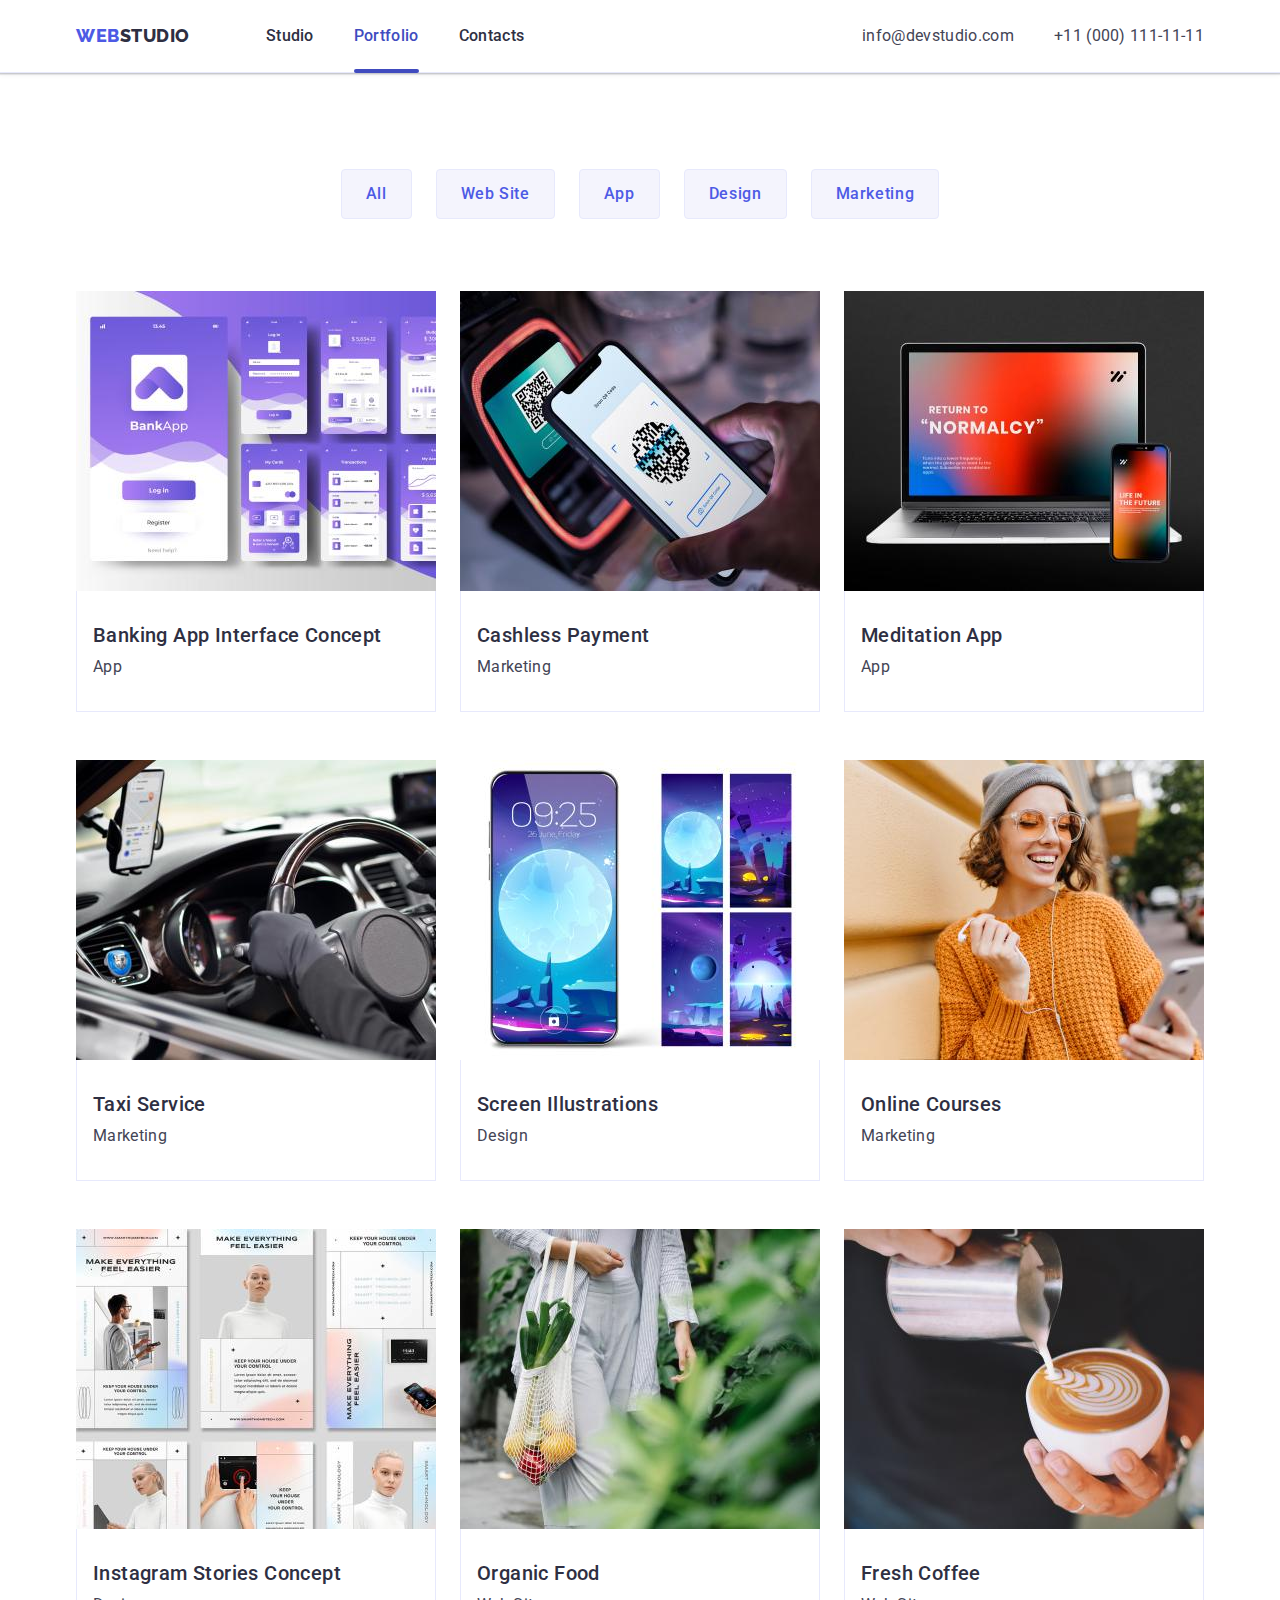
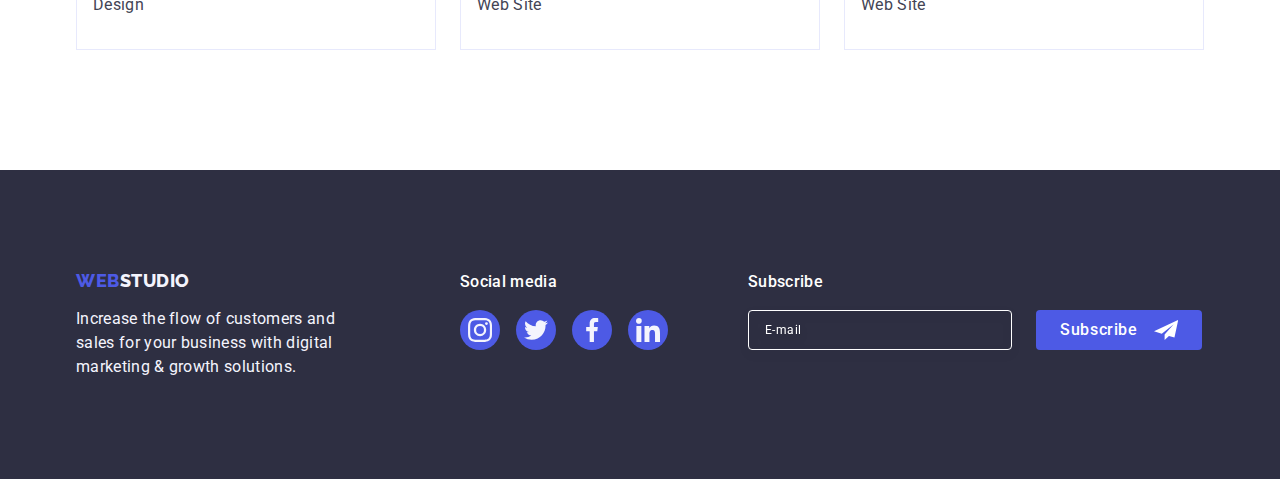
==== commit 201a4e6c: "summary requered" ====
--- a/portfolio.html
+++ b/portfolio.html
@@ -334,8 +334,8 @@
           </ul>
         </div>
         <div class="subscribe-wrapper">
-          <p class="subscribe-title">Subscribe</p>
-          <div class="subscribe-form-container">
+          <p class="subscribe-tiitle">Subscribe</p>
+          <form class="subscribe-form-container">
             <label class="subscribe-form">
               <input
                 class="subscribe-form-input"
@@ -351,8 +351,9 @@
                 <use href="./images/icons.svg#icon-send"></use>
               </svg>
             </button>
-          </div>
+          </form>
         </div>
+      </div>
     </footer>
   </body>
 </html>--- a/css/styles.css
+++ b/css/styles.css
@@ -407,6 +407,10 @@
 }
 /* Social media*/
 
+.social-media {
+  margin-right: 80px;
+}
+
 .soc-media-list {
   display: flex;
   justify-content: center;
@@ -420,7 +424,7 @@
   height: 40px;
   border-radius: 50%;
   background-color: var(--accent-color);
-  transition: background-color 250ms cubic-bezier(0.4, 0, 0.2, 1);
+  transition: background-color var(--transition-value);
 }
 .soc-media-link:hover,
 .soc-media-link:focus {
@@ -434,7 +438,7 @@
   margin-right: 120px;
 }
 .social-media-tiitle {
-    margin-bottom: 16px;
+  margin-bottom: 16px;
 
   font-weight: 500;
   font-size: 16px;
@@ -445,8 +449,7 @@
 .soc-media-icon {
   fill: var(--text-color-theme-dark);
 }
-
-.subscribe-title {
+.subscribe-tiitle {
   margin-bottom: 16px;
 
   font-weight: 500;
@@ -455,7 +458,6 @@
   letter-spacing: 0.02em;
   color: var(--text-color-theme-dark-secondary);
 }
-
 .subscribe-form-input {
   border: 1px solid #ffffff;
   filter: drop-shadow(0px 4px 4px rgba(0, 0, 0, 0.15));
@@ -489,6 +491,11 @@
   line-height: 1.5;
   letter-spacing: 0.04em;
   cursor: pointer;
+  transition: background-color var(--transition-value);
+}
+.subscribe-form-submit:hover,
+.subscribe-form-submit:focus {
+  background-color: var(--hover-focus-color);
 }
 .subscribe-form-icon {
   fill: #fff;
@@ -497,10 +504,7 @@
 .subscribe-form-container {
   display: flex;
   align-items: center;
-  margin-right: 24px;  
-}
-.subscribe-form {
-  margin-right: 24px;  
+  gap: 24px;
 }
 
 .backdrop {
